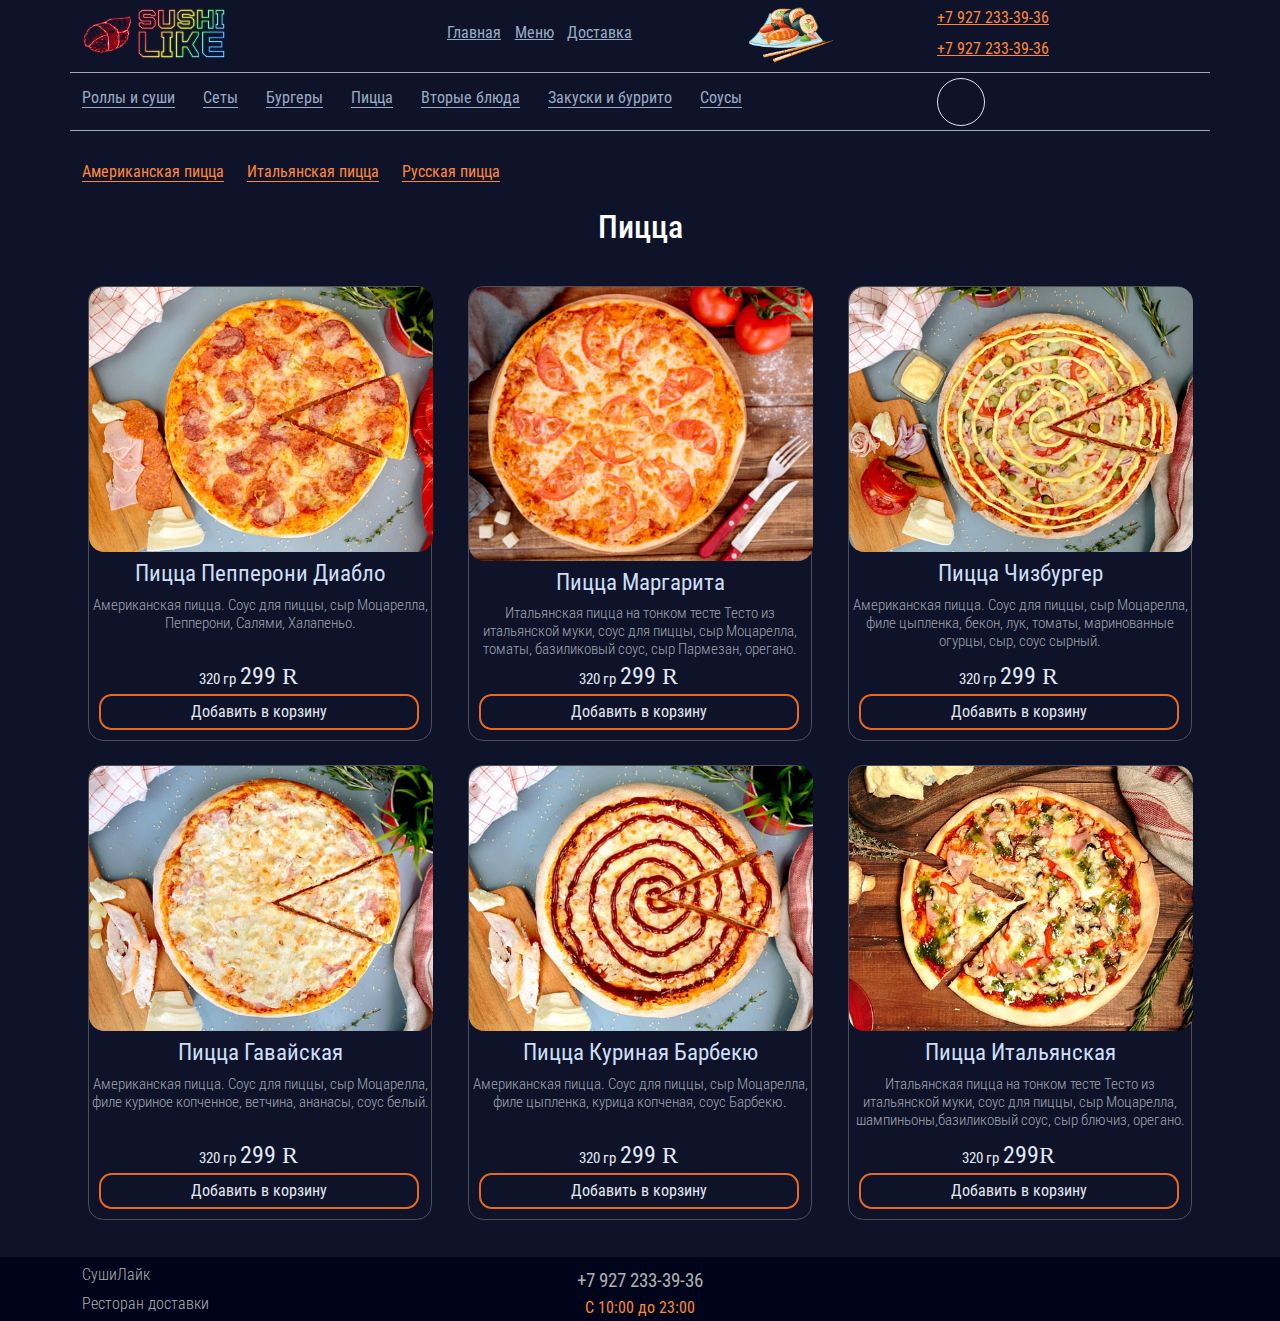
==== pizza.html @ 18c2c09f "п" ====
<!DOCTYPE html>
<html lang="en">
<head>
	<meta charset="UTF-8">
	<meta name="viewport" content="width=device-width, initial-scale=1.0">
	<meta name="description" content="">
	<title>Сушилайк</title>
	<link rel="preconnect" href="https://fonts.gstatic.com">
	<link href="https://fonts.googleapis.com/css2?family=Roboto+Condensed:wght@300;400;700&display=swap" rel="stylesheet">	
	<link rel="stylesheet" href="css/style.css">
	<link href="css/bootstrap.min.css" rel="stylesheet">
	<link rel="icon" href="img/title.png" >
	<link rel="stylesheet" href="https://use.fontawesome.com/releases/v5.7.2/css/all.css" integrity="
 	sha384-fnmOCqbTlWIlj8LyTjo7mOUStjsKC4pOpQbqyi7RrhN7udi9RwhKkMHpvLbHG9Sr" crossorigin="anonymous">
</head>
<body>
	
	<header class="header">
		<div class="container">
			<div class="header-content">
				<div class="row">

					<div class="header-content__logo col-xl-2 col-xxl-2 col-lg-2 col-md-3 col-sm-4 col-6">
						<img src="img/logo2.png" alt="">

					</div>
						<div class="header-carticon col-6">
								
								<button class="header-carticon__btn">
									<i class="fas fa-shopping-basket"></i>
								</button>					
						
						</div>
					<div class="header-content__find col-lg-1  col-md-1 ">
						<button class="header-content__findbtn">
							<i class="fas fa-info-circle"></i>
						</button>
					</div>

				    <div class="header-content__nav col-lg-4 col-md-4 col-sm-5">
				    	<nav>
				    			<a href="index.html">Главная</a>
				    			<a href="rolls.html">Меню</a>
				    			<a href="">Доставка</a>
				    	</nav>	
				    </div>
				     <div class="header-content__carticon col-lg-2 col-md-1   ">
						<img src="img/logo.png" alt="">
				    </div>				 
				    <div class="header-content__phone col-lg-3 col-md-3 col-sm-3">

				    			<a href="">+7 927 233-39-36</a>
				    			<a href="">+7 927 233-39-36</a>
				    			
				    </div>	

				</div>
			</div>
		</div>
	</header>
	<section class="menunav">
		<div class="container">
			<div class="row menunav-cont">
				<div class="menunav-nav col-lg-9">
					
						<nav class="">
							
							<a href="">Роллы и суши</a>
							<a href="">Сеты</a>
							<a href="">Бургеры</a>
							<a href="">Пицца</a>
							<a href="">Вторые блюда</a>
							<a href="">Закуски и буррито</a>
							<a href="">Соусы</a>
						</nav>	
					
				</div>
				<div class="menunav-carticon col-lg-3 me-auto">
						
						<button class="menunav-carticon__btn">
							<i class="fas fa-shopping-basket"></i>
						</button>					
				
				</div>
			<div>	
		</div>
	</section>

	<section class="menu">
		<div class="container">
			<div class="row">
				<div class="menu__mininav col-lg-12">
					<nav>
						<a href="">Американская пицца</a>
						<a href="">Итальянская пицца</a>
						<a href="">Русская пицца </a>
					</nav>
				</div>
				<div class="menu__title col-lg-12">
					<h2>Пицца</h2>
				</div>
				<div class="menu__wrap col-lg-4">
					<div class="menu__item ">
						<img src="img/pizza/пепперони диабло.jpg" alt="">
						<h4>Пицца Пепперони Диабло</h4>
						<p>Американская пицца. Соус для пиццы, сыр Моцарелла, Пепперони, Салями, Халапеньо.</p>
						<div class="menu__footer">
							<span class="weight">320 гр</span>
							<span class="price">299 <span class="r">R</span></span>
							<button class="menu-b ">Добавить в корзину</button>						
						</div>
					</div>
				</div>	
				<div class="menu__wrap col-lg-4">
					<div class="menu__item ">
						<img src="img/pizza/маргарита.jpg" alt="">
						<h4>Пицца Маргарита</h4>
						<p>Итальянская пицца на тонком тесте Тесто из итальянской муки, соус для пиццы, сыр Моцарелла, томаты, базиликовый соус, сыр Пармезан, орегано.</p>
						<div class="menu__footer">
							<span class="weight">320 гр</span>
							<span class="price">299 <span class="r">R</span></span>
							<button class="menu-b ">Добавить в корзину</button>						
						</div>
					</div>
				</div>
				<div class="menu__wrap col-lg-4">
					<div class="menu__item ">
						<img src="img/pizza/чизбургер.jpg" alt="">
						<h4>Пицца Чизбургер</h4>
						<p>Американская пицца. Соус для пиццы, сыр Моцарелла, филе цыпленка, бекон, лук, томаты, маринованные огурцы, сыр, соус сырный.</p>
						<div class="menu__footer">
							<span class="weight">320 гр</span>
							<span class="price">299 <span class="r">R</span></span>
							<button class="menu-b ">Добавить в корзину</button>						
						</div>
					</div>
				</div>
				<div class="menu__wrap col-lg-4">
					<div class="menu__item ">
						<img src="img/pizza/гавайская.jpg" alt="">
						<h4>Пицца Гавайская</h4>
						<p>Американская пицца. Соус для пиццы, сыр Моцарелла, филе куриное копченное, ветчина, ананасы, соус белый.</p>
						<div class="menu__footer">
							<span class="weight">320 гр</span>
							<span class="price">299 <span class="r">R</span></span>
							<button class="menu-b ">Добавить в корзину</button>						
						</div>
					</div>
				</div>												
				<div class="menu__wrap col-lg-4">
					<div class="menu__item ">
						<img src="img/pizza/куриная барбекю.jpg" alt="">
						<h4>Пицца Куриная Барбекю</h4>
						<p>Американская пицца. Соус для пиццы, сыр Моцарелла, филе цыпленка, курица копченая, соус Барбекю.</p>
						<div class="menu__footer">
							<span class="weight">320 гр</span>
							<span class="price">299 <span class="r">R</span></span>
							<button>Добавить в корзину</button>						
						</div>
					</div>
				</div>	
				<div class="menu__wrap col-lg-4">
					<div class="menu__item ">
						<img src="img/pizza/итальянская.jpg" alt="">
						<h4>Пицца Итальянская</h4>
						<p>Итальянская пицца на тонком тесте Тесто из итальянской муки, соус для пиццы, сыр Моцарелла, шампиньоны,базиликовый соус, сыр блючиз, орегано.</p>
						<div class="menu__footer">
							<span class="weight">320 гр</span>
							<span class="price">299<span class="r">R</span></span>
							<button>Добавить в корзину</button>						
						</div>
					</div>
				</div>	
			</div>
		</div>
	</section>
	<footer class="footer">
		<div class="container">
			<div class="footer__content row">
				<div class="footer__name col-lg-4 col-md-5 col-sm-6 col-6">
					<h6>СушиЛайк</h6>
					<span>Ресторан доставки</span>
				</div>
			
				<div class="footer__tel col-lg-4 col-md-4 offset-md-2 col-sm-4 col-6 ms-auto">
					<a href="tel:+7 (901) 766-84-74">+7 927 233-39-36</a>
					<span>С 10:00 до 23:00</span>
				</div>
				<div class="footer-dev col-lg-4">
					
				</div>
			</div>
		</div>
	</footer>
	<script src="js/bootstrap.bundle.min.js"></script>
	<script>document.write('<script src="http://' + (location.host || 'localhost').split(':')[0] + ':35729/livereload.js?snipver=1"></' + 'script>')</script>
</body>
</html>
---- css/style.css ----
* {
  font-family: "Roboto Condensed", sans-serif;
  color: #ffffff;
}
/*.infomob{
	display: none;	
}*/
nav a {
  color: #9aacc5;
}
.header {
  height: 4.5rem;
  background: #0f132a;
}
.header-content__findbtn {
  margin-top: 1rem;
  background: transparent	;
  border: 1px solid #d6e8ff;
  border-radius: 100rem;
}
.header-content__findbtn i {
  color: #D6E8FF;
}
.header-content__find {
  font-size: 1em ;
}
.header-content__find button {
  border: none;
  height: 2rem;
  width: 2rem;
}
.header-content__find button i {
  margin-top: 5px;
  font-size: 1.6rem;
  color: #d6e8ff;
}
.header-content__logo img {
  margin-top: 0.5rem;
  width: 9rem;
}
.header-content__nav nav {
  margin-top: 1.3rem;
  padding-left: 5rem;
  display: inline-block;
}
.header-content__nav nav a {
  padding-right: 0.6rem;
  font-size: 16px;
}
.header-content__carticon img {
  padding-top: 5px;
  margin-right: 1rem;
  height: 4rem;
}
.header-content__phone {
  float: right;
}
.header-content__phone a {
  font-size: 16px;
  outline: none;
  margin-top: 0.4rem;
  display: block;
  color: #FF8739;
}
.header-content .header-carticon {
  text-align: right;
}
.header-content .header-carticon__btn {
  margin-top: 12px;
  background: transparent	;
  border: 1px solid #d6e8ff;
  border-radius: 100rem;
  height: 3rem;
  width: 3rem;
}
.header-content .header-carticon__btn i {
  font-size: 1.5rem;
}
.main {
  color: #ffffff;
  height: 22em;
  background: linear-gradient(to top, rgba(0, 0, 0, 0.7), rgba(0, 0, 0, 0.7)), url(../img/main.jpg) top no-repeat;
}
.main__text h1 {
  font-size: 54px;
  font-weight: 600;
  margin-top: 5rem;
}
.main__text p {
  font-size: 18px;
}
.main__list {
  margin-top: 2rem !important;
}
.main__list-item {
  margin-bottom: 2.5rem;
}
.main__list-item img {
  display: inline-block;
  height: 3rem;
}
.main__list-item li {
  font-size: 1.2rem;
  display: inline-block;
}
.categories {
  text-align: center;
  background-color: #0f132a;
}
.categories__title {
  margin: 3rem 0 !important;
}
.categories__item {
  border-radius: 1em;
  margin: 0 auto;
  color: white;
  margin-bottom: 5rem;
  height: 13rem;
  width: 18rem;
  justify-content: center;
  display: flex;
  align-items: center;
  transition: transform 10s linear;
}
.categories__item:hover {
  border-radius: 1em;
  margin: 0 auto;
  color: white;
  margin-bottom: 4rem;
  height: 14rem;
  width: 19rem;
  justify-content: center;
  display: flex;
  align-items: center;
}
.categories .sushi {
  background: linear-gradient(to top, rgba(0, 0, 0, 0.6), rgba(0, 0, 0, 0.6)), url(../img/sushi.jpg) center no-repeat;
  background-size: cover;
}
.categories .rolli {
  background: linear-gradient(to top, rgba(0, 0, 0, 0.6), rgba(0, 0, 0, 0.6)), url(../img/rolli.jpg) center no-repeat;
  background-size: cover;
}
.categories .burger {
  background: linear-gradient(to top, rgba(0, 0, 0, 0.6), rgba(0, 0, 0, 0.6)), url(../img/burger.jpg) center no-repeat;
  background-size: cover;
}
.categories .pizza {
  background: linear-gradient(to top, rgba(0, 0, 0, 0.6), rgba(0, 0, 0, 0.6)), url(../img/pizza.jpg) center no-repeat;
  background-size: cover;
}
.categories .gorblud {
  background: linear-gradient(to top, rgba(0, 0, 0, 0.6), rgba(0, 0, 0, 0.6)), url(../img/bluda.jpg) center no-repeat;
  background-size: cover;
}
.categories .zakuzki {
  background: linear-gradient(to top, rgba(0, 0, 0, 0.6), rgba(0, 0, 0, 0.6)), url(../img/zakuzki.jpg) center no-repeat;
  background-size: cover;
}
.categories .deserti {
  background: linear-gradient(to top, rgba(0, 0, 0, 0.6), rgba(0, 0, 0, 0.6)), url(../img/deserti.jpg) center no-repeat;
  background-size: cover;
}
.categories .salati {
  background: linear-gradient(to top, rgba(0, 0, 0, 0.6), rgba(0, 0, 0, 0.6)), url(../img/salat.jpg) center no-repeat;
  background-size: cover;
}
.categories .sousi {
  background: linear-gradient(to top, rgba(0, 0, 0, 0.6), rgba(0, 0, 0, 0.6)), url(../img/sousi.jpg) center no-repeat;
  background-size: cover;
}
.motivac {
  height: 20em;
  background: linear-gradient(to top, rgba(0, 0, 0, 0.75), rgba(0, 0, 0, 0.75)), url(../img/motivac.jpg) center no-repeat;
  justify-content: center;
  display: flex;
  background-size: cover;
  align-items: center;
}
.motivac___text {
  background-size: cover;
}
.motivac___text p {
  font-size: 50px;
}
.info {
  padding-top: 3em;
  height: 26rem;
  background-color: #0f132a;
  text-align: center;
}
.info-comp h3 {
  font-size: 2.3rem;
  padding-bottom: 1rem;
  display: block;
  float: right;
}
.info-comp p {
  text-align: right;
}
.info-dost h3 {
  font-size: 2.3rem;
  padding-bottom: 1rem;
  display: block;
  float: left;
}
.info-dost p {
  text-align: left;
}
.accordion button {
  background-color: #02061D;
  color: #FFF;
  text-align: center;
}
.accordion-button:not(.collapsed) {
  background-color: #02061D !important;
  color: #FFF !important;
}
.accordion-body {
  background-color: #02061D;
}
/*Страница роллов*/
.menunav {
  background-color: #0f132a;
}
.menunav-cont {
  height: 3.7rem;
  border-top: 1px solid #9aacc5;
  border-bottom: 1px solid #9aacc5;
}
.menunav-cont nav {
  padding-top: 0.8em;
}
.menunav-cont nav a {
  color: #9aacc5;
  text-decoration: none;
  border-bottom: 1px solid #9aacc5;
  margin-right: 1.5rem;
}
.menunav-cont button {
  margin-top: 0.3em;
  background: transparent	;
  border: 1px solid #d6e8ff;
  border-radius: 100rem;
  height: 3rem;
  width: 3rem;
}
.menunav-cont button i {
  font-size: 1.5rem;
  color: #D6E8FF;
}
.menu {
  padding: 0.8rem 0;
  background-color: #0f132a;
}
.menu__mininav {
  padding-top: 1rem;
  height: 4rem;
}
.menu__mininav a {
  text-decoration: none;
  border-bottom: 1px solid #FF8739;
  color: #FF8739;
  margin-right: 1.2rem;
}
.menu__title {
  text-align: center;
  padding-bottom: 2rem;
}
.menu__item {
  position: relative;
  margin: 0 auto;
  text-align: center;
  border-radius: 0.95em;
  width: 344px ;
  height: 455px;
  background-color: transparent;
  border: 1px solid #4B4F56;
  margin-bottom: 1.5rem;
}
.menu__item img {
  border-radius: 0.95em;
  width: 344px;
  margin-bottom: 0.5rem;
}
.menu__item h4 {
  font-size: 23px;
  font-weight: 400;
  text-align: center;
  color: #cddff7;
}
.menu__item p {
  font-weight: 300;
  color: #9ea5af;
  font-size: 15px;
  line-height: 1.2;
}
.menu__item .menu__footer {
  position: absolute;
  bottom: 10px;
  padding: 0 10px;
}
.menu__item .menu__footer span {
  color: #E1E8F2;
  display: inline-block;
}
.menu__item .menu__footer .weight {
  color: #E1E8F2;
  font-size: 15px;
}
.menu__item .menu__footer .price {
  color: #E1E8F2;
  text-align: center ;
  font-size: 24px;
  margin-right: 21px;
  display: inline-block;
}
.menu__item .menu__footer .price span.r {
  font-family: 'currency' !important;
}
.menu__item .menu__footer button {
  height: 36px;
  width: 20rem;
  background: transparent;
  border: 2px solid #eb691b;
  border-radius: 0.8rem;
  color: #E1E8F2;
  text-align: center;
  display: block;
  margin: 0 auto;
}
.menu__item .menu__footer button:hover {
  border: none;
  background: #eb691b;
}
.footer {
  background-color: #00041B;
  height: 4rem;
  color: #fff;
}
.footer__name h6 {
  color: #AFAFAF;
  padding-top: 8px;
  font-weight: 300;
}
.footer__name span {
  color: #AFAFAF;
  display: inline-block;
  font-weight: 300;
}
.footer__tel {
  text-align: center;
}
.footer__tel a {
  color: #AFAFAF;
  padding-top: 0.6rem;
  display: block;
  font-size: 1.2rem;
  text-decoration: none;
}
.footer__tel span {
  color: #FF8739;
}
@media (max-width: 992px) {
  .header-content__carticon img {
    margin: 0;
  }
  .header-content__nav nav {
    padding-left: 0rem;
  }
}
@media (max-width: 800px) {
  .header-content__find {
    display: none;
  }
  .header-content__carticon img {
    margin: 0;
  }
}
@media (min-width: 768px) {
  .accordion {
    display: none;
  }
}
@media (max-width: 768px) {
  .header-content__carticon {
    display: none;
  }
  .main__text h1 {
    font-size: 2.5rem;
    margin-top: 1rem;
  }
  .info {
    display: none;
  }
}
@media (min-width: 576px) {
  .header-carticon {
    display: none;
  }
}
@media (max-width: 576px) {
  .header {
    position: relative;
  }
  .header-content__phone {
    display: none;
  }
  .header-content__nav {
    display: none;
  }
  .header-content__logo {
    position: absolute;
    left: 25%;
  }
  .header-content .header-carticon {
    position: absolute;
    right: 3%;
  }
  .main {
    height: 25em;
  }
  .main__text {
    text-align: center;
  }
  .main__text h1 {
    font-size: 2rem;
  }
  .main__list {
    margin-top: 0 !important;
  }
  .main__list-item {
    margin-bottom: 1rem;
  }
  .main__list-item br {
    display: none;
  }
  .categories {
    padding-bottom: 1rem;
  }
  .categories__title {
    margin-top: 1.5rem !important;
    margin-bottom: 0.5rem !important;
  }
  .categories__item {
    height: 9rem;
    margin-bottom: 1rem;
  }
  .menunav-nav nav {
    text-align: center;
    padding-top: 4px;
  }
  .menunav-nav nav a {
    margin-right: 10px;
  }
  .menunav-carticon {
    display: none;
  }
  .menu__mininav {
    padding-top: 0;
    height: 2rem;
    margin-bottom: 1rem;
  }
  .menu__mininav nav a {
    margin-right: 10px;
  }
  .menu__item {
    margin-bottom: 3rem;
    height: 500px;
    width: 100%;
    border-right: 0px;
    border-top: 0px;
    border-left: 0px;
    border-radius: 0;
    border-bottom: 2px dashed  #4B4F56 ;
  }
  .menu .menu__footer {
    padding: 0 auto;
    bottom: 50px;
    left: 50%;
    transform: translate(-50%);
  }
  .menu .menu__footer .price {
    margin-right: 35px;
  }
}
@media (max-width: 365px) {
  .menu__mininav a {
    font-size: 15px;
  }
  .menu__item img {
    width: 295px;
  }
  .menu__item .menu__footer {
    padding: 0;
  }
  .menu__item .menu__footer button {
    width: 16rem;
  }
  .menunav nav a {
    font-size: 15px;
  }
}
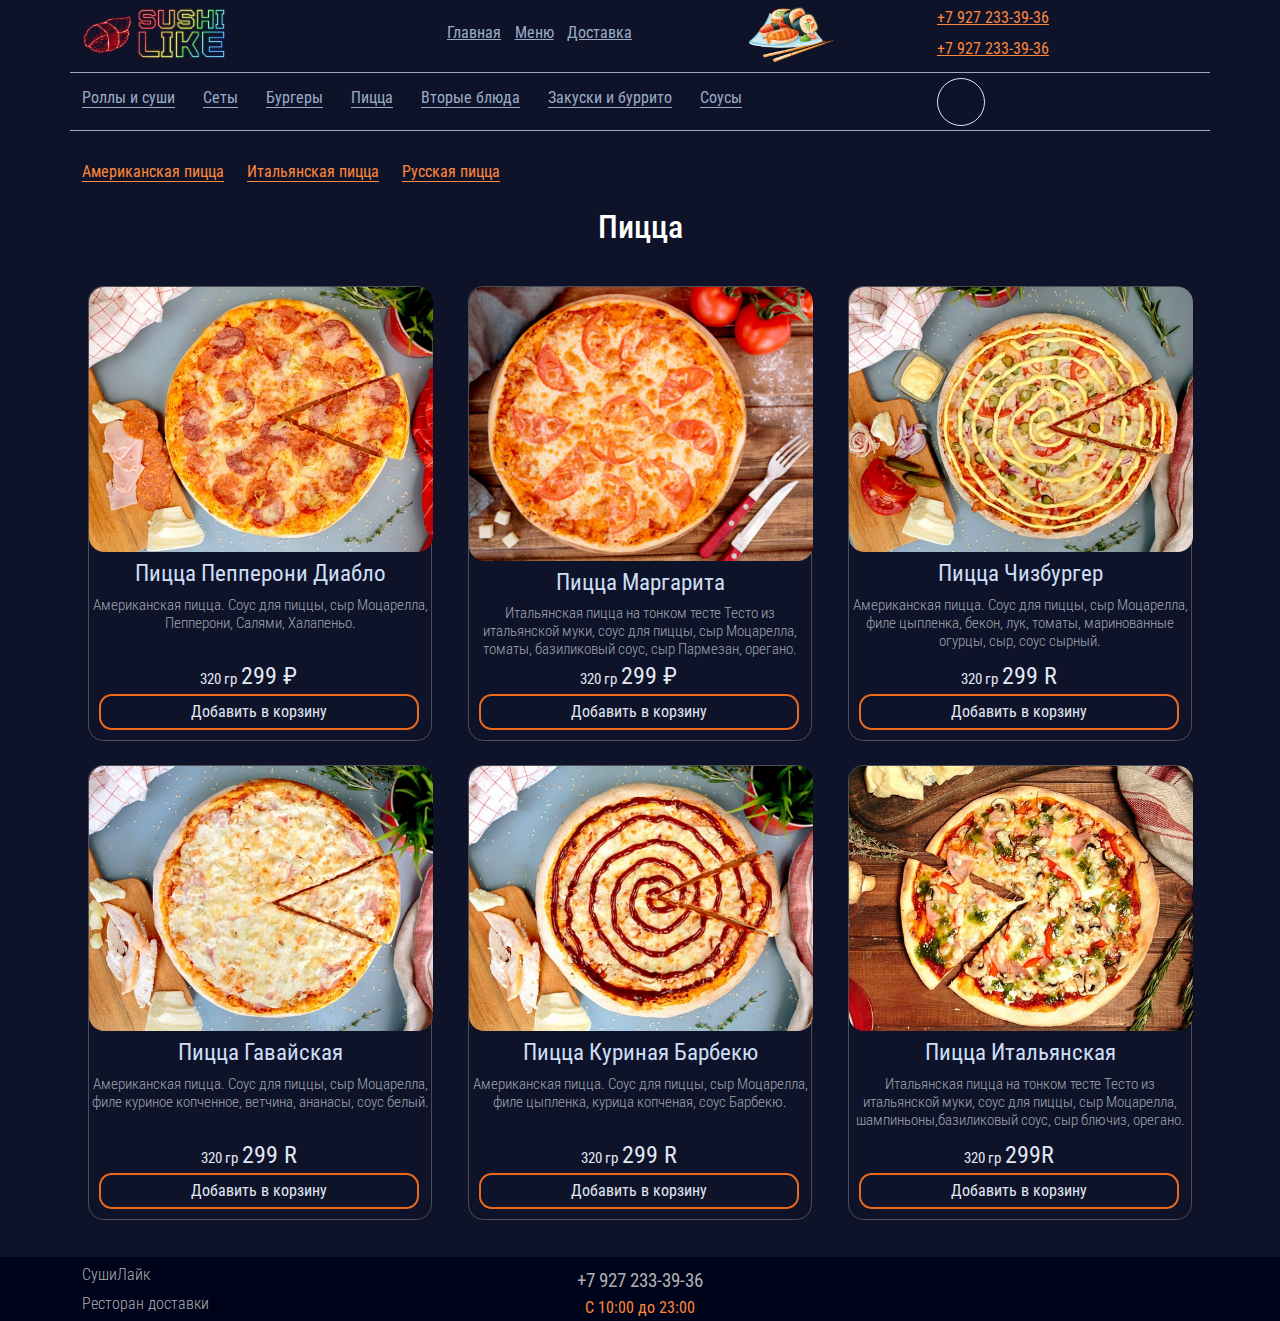
==== commit 87b19a15: "к" ====
--- a/pizza.html
+++ b/pizza.html
@@ -106,7 +106,7 @@
 						<p>Американская пицца. Соус для пиццы, сыр Моцарелла, Пепперони, Салями, Халапеньо.</p>
 						<div class="menu__footer">
 							<span class="weight">320 гр</span>
-							<span class="price">299 <span class="r">R</span></span>
+							<span class="price">299 <span class="r">₽</span></span>
 							<button class="menu-b ">Добавить в корзину</button>						
 						</div>
 					</div>
@@ -118,7 +118,7 @@
 						<p>Итальянская пицца на тонком тесте Тесто из итальянской муки, соус для пиццы, сыр Моцарелла, томаты, базиликовый соус, сыр Пармезан, орегано.</p>
 						<div class="menu__footer">
 							<span class="weight">320 гр</span>
-							<span class="price">299 <span class="r">R</span></span>
+							<span class="price">299 <span class="r">₽</span></span>
 							<button class="menu-b ">Добавить в корзину</button>						
 						</div>
 					</div>
--- a/css/style.css
+++ b/css/style.css
@@ -316,7 +316,7 @@
   display: inline-block;
 }
 .menu__item .menu__footer .price span.r {
-  font-family: 'currency' !important;
+  font-size: 24px;
 }
 .menu__item .menu__footer button {
   height: 36px;
